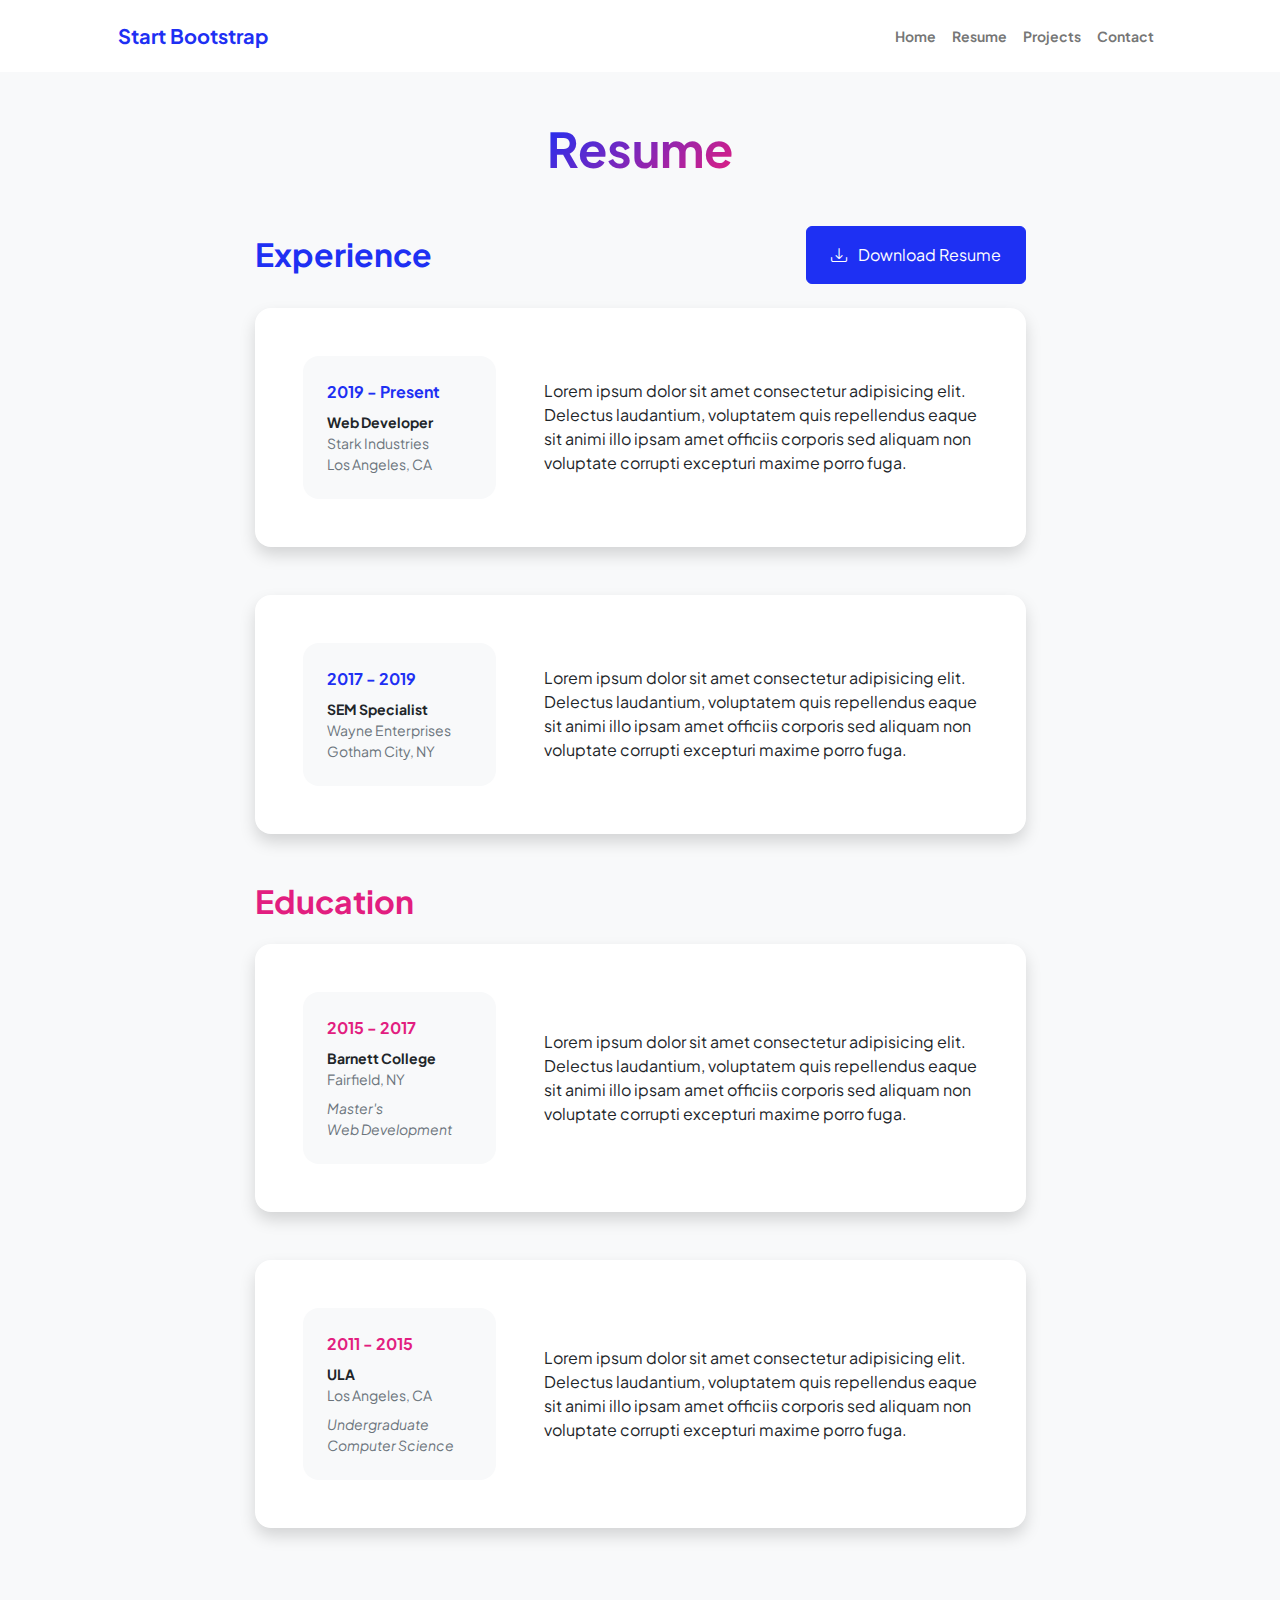
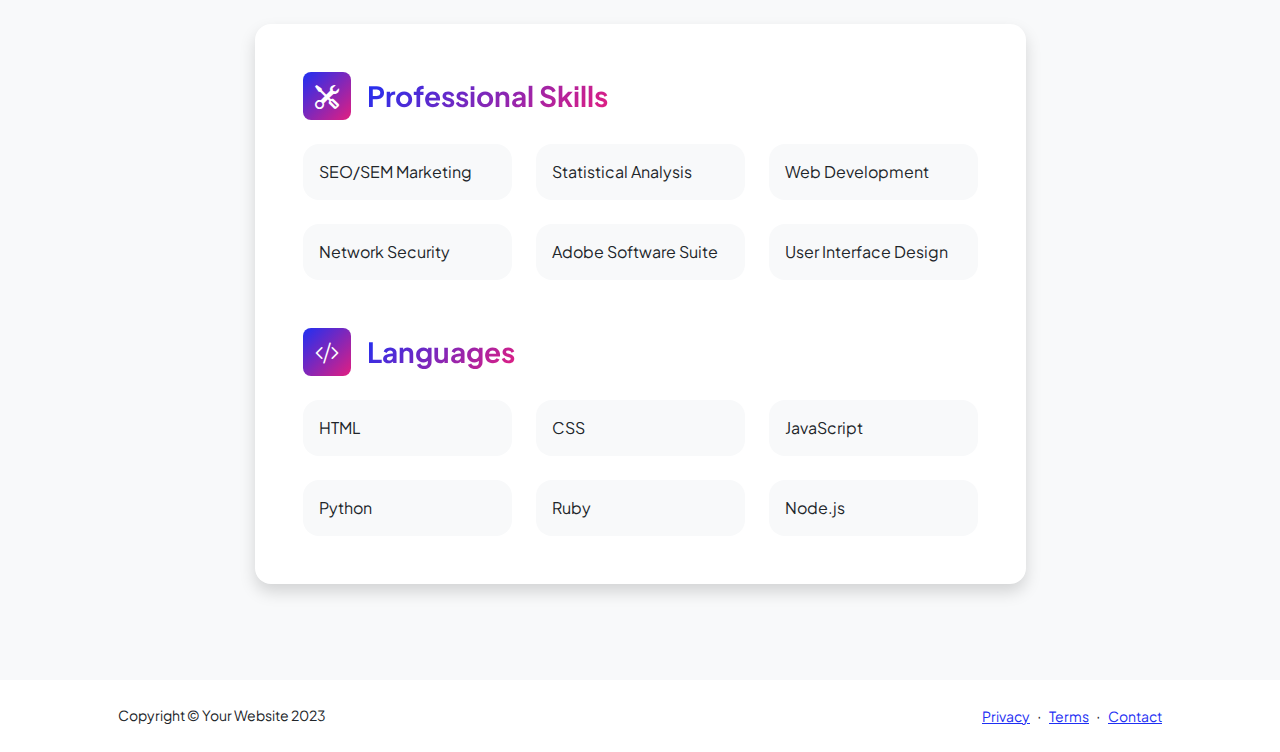
==== aboutme.html @ e6933cc0 "commit" ====
<!DOCTYPE html>
<html lang="en">
    <head>
        <meta charset="utf-8" />
        <meta name="viewport" content="width=device-width, initial-scale=1, shrink-to-fit=no" />
        <meta name="description" content="" />
        <meta name="author" content="" />
        <title>Personal - Start Bootstrap Template</title>
        <!-- Favicon-->
        <link rel="icon" type="image/x-icon" href="assets/favicon.ico" />
        <!-- Custom Google font-->
        <link rel="preconnect" href="https://fonts.googleapis.com" />
        <link rel="preconnect" href="https://fonts.gstatic.com" crossorigin />
        <link href="https://fonts.googleapis.com/css2?family=Plus+Jakarta+Sans:wght@100;200;300;400;500;600;700;800;900&amp;display=swap" rel="stylesheet" />
        <!-- Bootstrap icons-->
        <link href="https://cdn.jsdelivr.net/npm/bootstrap-icons@1.8.1/font/bootstrap-icons.css" rel="stylesheet" />
        <!-- Core theme CSS (includes Bootstrap)-->
        <link href="css/styles.css" rel="stylesheet" />
    </head>
    <body class="d-flex flex-column h-100 bg-light">
        <main class="flex-shrink-0">
            <!-- Navigation-->
            <nav class="navbar navbar-expand-lg navbar-light bg-white py-3">
                <div class="container px-5">
                    <a class="navbar-brand" href="index.html"><span class="fw-bolder text-primary">Start Bootstrap</span></a>
                    <button class="navbar-toggler" type="button" data-bs-toggle="collapse" data-bs-target="#navbarSupportedContent" aria-controls="navbarSupportedContent" aria-expanded="false" aria-label="Toggle navigation"><span class="navbar-toggler-icon"></span></button>
                    <div class="collapse navbar-collapse" id="navbarSupportedContent">
                        <ul class="navbar-nav ms-auto mb-2 mb-lg-0 small fw-bolder">
                            <li class="nav-item"><a class="nav-link" href="index.html">Home</a></li>
                            <li class="nav-item"><a class="nav-link" href="resume.html">Resume</a></li>
                            <li class="nav-item"><a class="nav-link" href="projects.html">Projects</a></li>
                            <li class="nav-item"><a class="nav-link" href="contact.html">Contact</a></li>
                        </ul>
                    </div>
                </div>
            </nav>
            <!-- Page Content-->
            <div class="container px-5 my-5">
                <div class="text-center mb-5">
                    <h1 class="display-5 fw-bolder mb-0"><span class="text-gradient d-inline">Resume</span></h1>
                </div>
                <div class="row gx-5 justify-content-center">
                    <div class="col-lg-11 col-xl-9 col-xxl-8">
                        <!-- Experience Section-->
                        <section>
                            <div class="d-flex align-items-center justify-content-between mb-4">
                                <h2 class="text-primary fw-bolder mb-0">Experience</h2>
                                <!-- Download resume button-->
                                <!-- Note: Set the link href target to a PDF file within your project-->
                                <a class="btn btn-primary px-4 py-3" href="#!">
                                    <div class="d-inline-block bi bi-download me-2"></div>
                                    Download Resume
                                </a>
                            </div>
                            <!-- Experience Card 1-->
                            <div class="card shadow border-0 rounded-4 mb-5">
                                <div class="card-body p-5">
                                    <div class="row align-items-center gx-5">
                                        <div class="col text-center text-lg-start mb-4 mb-lg-0">
                                            <div class="bg-light p-4 rounded-4">
                                                <div class="text-primary fw-bolder mb-2">2019 - Present</div>
                                                <div class="small fw-bolder">Web Developer</div>
                                                <div class="small text-muted">Stark Industries</div>
                                                <div class="small text-muted">Los Angeles, CA</div>
                                            </div>
                                        </div>
                                        <div class="col-lg-8"><div>Lorem ipsum dolor sit amet consectetur adipisicing elit. Delectus laudantium, voluptatem quis repellendus eaque sit animi illo ipsam amet officiis corporis sed aliquam non voluptate corrupti excepturi maxime porro fuga.</div></div>
                                    </div>
                                </div>
                            </div>
                            <!-- Experience Card 2-->
                            <div class="card shadow border-0 rounded-4 mb-5">
                                <div class="card-body p-5">
                                    <div class="row align-items-center gx-5">
                                        <div class="col text-center text-lg-start mb-4 mb-lg-0">
                                            <div class="bg-light p-4 rounded-4">
                                                <div class="text-primary fw-bolder mb-2">2017 - 2019</div>
                                                <div class="small fw-bolder">SEM Specialist</div>
                                                <div class="small text-muted">Wayne Enterprises</div>
                                                <div class="small text-muted">Gotham City, NY</div>
                                            </div>
                                        </div>
                                        <div class="col-lg-8"><div>Lorem ipsum dolor sit amet consectetur adipisicing elit. Delectus laudantium, voluptatem quis repellendus eaque sit animi illo ipsam amet officiis corporis sed aliquam non voluptate corrupti excepturi maxime porro fuga.</div></div>
                                    </div>
                                </div>
                            </div>
                        </section>
                        <!-- Education Section-->
                        <section>
                            <h2 class="text-secondary fw-bolder mb-4">Education</h2>
                            <!-- Education Card 1-->
                            <div class="card shadow border-0 rounded-4 mb-5">
                                <div class="card-body p-5">
                                    <div class="row align-items-center gx-5">
                                        <div class="col text-center text-lg-start mb-4 mb-lg-0">
                                            <div class="bg-light p-4 rounded-4">
                                                <div class="text-secondary fw-bolder mb-2">2015 - 2017</div>
                                                <div class="mb-2">
                                                    <div class="small fw-bolder">Barnett College</div>
                                                    <div class="small text-muted">Fairfield, NY</div>
                                                </div>
                                                <div class="fst-italic">
                                                    <div class="small text-muted">Master's</div>
                                                    <div class="small text-muted">Web Development</div>
                                                </div>
                                            </div>
                                        </div>
                                        <div class="col-lg-8"><div>Lorem ipsum dolor sit amet consectetur adipisicing elit. Delectus laudantium, voluptatem quis repellendus eaque sit animi illo ipsam amet officiis corporis sed aliquam non voluptate corrupti excepturi maxime porro fuga.</div></div>
                                    </div>
                                </div>
                            </div>
                            <!-- Education Card 2-->
                            <div class="card shadow border-0 rounded-4 mb-5">
                                <div class="card-body p-5">
                                    <div class="row align-items-center gx-5">
                                        <div class="col text-center text-lg-start mb-4 mb-lg-0">
                                            <div class="bg-light p-4 rounded-4">
                                                <div class="text-secondary fw-bolder mb-2">2011 - 2015</div>
                                                <div class="mb-2">
                                                    <div class="small fw-bolder">ULA</div>
                                                    <div class="small text-muted">Los Angeles, CA</div>
                                                </div>
                                                <div class="fst-italic">
                                                    <div class="small text-muted">Undergraduate</div>
                                                    <div class="small text-muted">Computer Science</div>
                                                </div>
                                            </div>
                                        </div>
                                        <div class="col-lg-8"><div>Lorem ipsum dolor sit amet consectetur adipisicing elit. Delectus laudantium, voluptatem quis repellendus eaque sit animi illo ipsam amet officiis corporis sed aliquam non voluptate corrupti excepturi maxime porro fuga.</div></div>
                                    </div>
                                </div>
                            </div>
                        </section>
                        <!-- Divider-->
                        <div class="pb-5"></div>
                        <!-- Skills Section-->
                        <section>
                            <!-- Skillset Card-->
                            <div class="card shadow border-0 rounded-4 mb-5">
                                <div class="card-body p-5">
                                    <!-- Professional skills list-->
                                    <div class="mb-5">
                                        <div class="d-flex align-items-center mb-4">
                                            <div class="feature bg-primary bg-gradient-primary-to-secondary text-white rounded-3 me-3"><i class="bi bi-tools"></i></div>
                                            <h3 class="fw-bolder mb-0"><span class="text-gradient d-inline">Professional Skills</span></h3>
                                        </div>
                                        <div class="row row-cols-1 row-cols-md-3 mb-4">
                                            <div class="col mb-4 mb-md-0"><div class="d-flex align-items-center bg-light rounded-4 p-3 h-100">SEO/SEM Marketing</div></div>
                                            <div class="col mb-4 mb-md-0"><div class="d-flex align-items-center bg-light rounded-4 p-3 h-100">Statistical Analysis</div></div>
                                            <div class="col"><div class="d-flex align-items-center bg-light rounded-4 p-3 h-100">Web Development</div></div>
                                        </div>
                                        <div class="row row-cols-1 row-cols-md-3">
                                            <div class="col mb-4 mb-md-0"><div class="d-flex align-items-center bg-light rounded-4 p-3 h-100">Network Security</div></div>
                                            <div class="col mb-4 mb-md-0"><div class="d-flex align-items-center bg-light rounded-4 p-3 h-100">Adobe Software Suite</div></div>
                                            <div class="col"><div class="d-flex align-items-center bg-light rounded-4 p-3 h-100">User Interface Design</div></div>
                                        </div>
                                    </div>
                                    <!-- Languages list-->
                                    <div class="mb-0">
                                        <div class="d-flex align-items-center mb-4">
                                            <div class="feature bg-primary bg-gradient-primary-to-secondary text-white rounded-3 me-3"><i class="bi bi-code-slash"></i></div>
                                            <h3 class="fw-bolder mb-0"><span class="text-gradient d-inline">Languages</span></h3>
                                        </div>
                                        <div class="row row-cols-1 row-cols-md-3 mb-4">
                                            <div class="col mb-4 mb-md-0"><div class="d-flex align-items-center bg-light rounded-4 p-3 h-100">HTML</div></div>
                                            <div class="col mb-4 mb-md-0"><div class="d-flex align-items-center bg-light rounded-4 p-3 h-100">CSS</div></div>
                                            <div class="col"><div class="d-flex align-items-center bg-light rounded-4 p-3 h-100">JavaScript</div></div>
                                        </div>
                                        <div class="row row-cols-1 row-cols-md-3">
                                            <div class="col mb-4 mb-md-0"><div class="d-flex align-items-center bg-light rounded-4 p-3 h-100">Python</div></div>
                                            <div class="col mb-4 mb-md-0"><div class="d-flex align-items-center bg-light rounded-4 p-3 h-100">Ruby</div></div>
                                            <div class="col"><div class="d-flex align-items-center bg-light rounded-4 p-3 h-100">Node.js</div></div>
                                        </div>
                                    </div>
                                </div>
                            </div>
                        </section>
                    </div>
                </div>
            </div>
        </main>
        <!-- Footer-->
        <footer class="bg-white py-4 mt-auto">
            <div class="container px-5">
                <div class="row align-items-center justify-content-between flex-column flex-sm-row">
                    <div class="col-auto"><div class="small m-0">Copyright &copy; Your Website 2023</div></div>
                    <div class="col-auto">
                        <a class="small" href="#!">Privacy</a>
                        <span class="mx-1">&middot;</span>
                        <a class="small" href="#!">Terms</a>
                        <span class="mx-1">&middot;</span>
                        <a class="small" href="#!">Contact</a>
                    </div>
                </div>
            </div>
        </footer>
        <!-- Bootstrap core JS-->
        <script src="https://cdn.jsdelivr.net/npm/bootstrap@5.2.3/dist/js/bootstrap.bundle.min.js"></script>
        <!-- Core theme JS-->
        <script src="js/scripts.js"></script>
    </body>
</html>
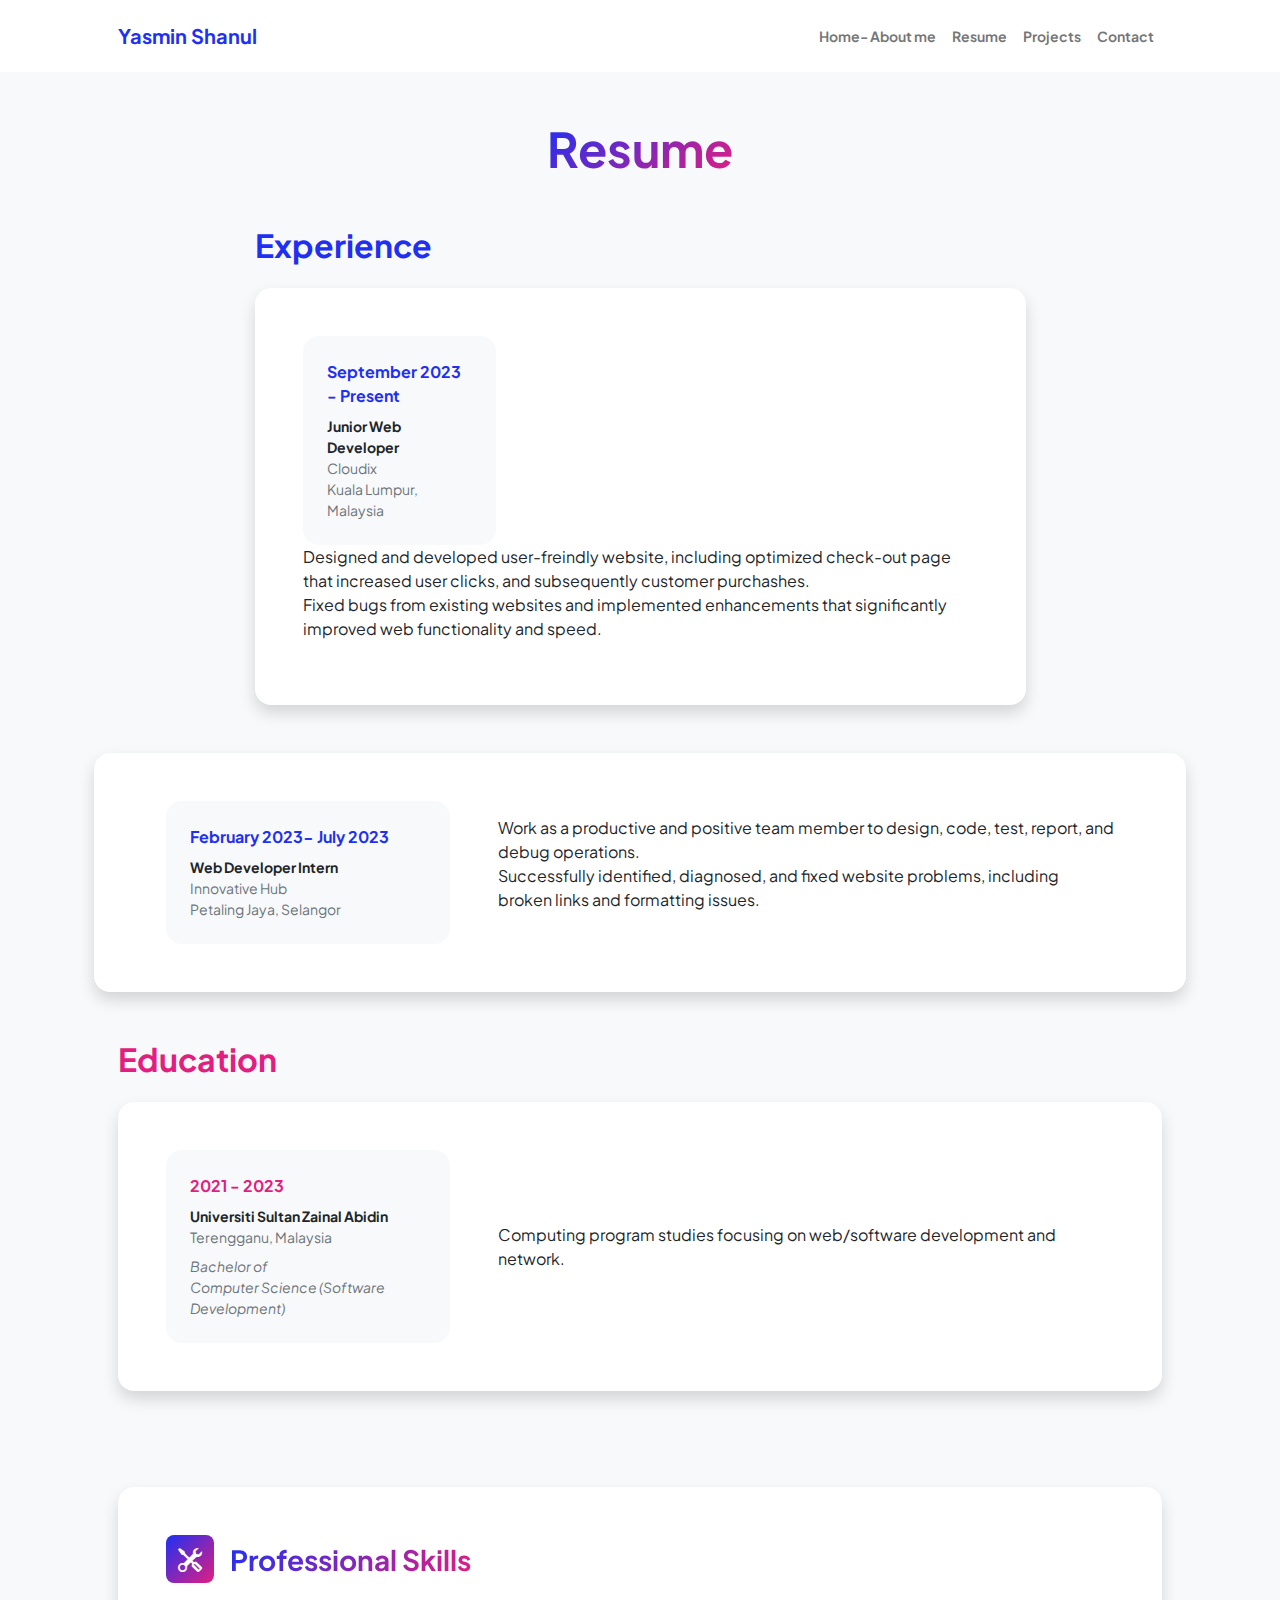
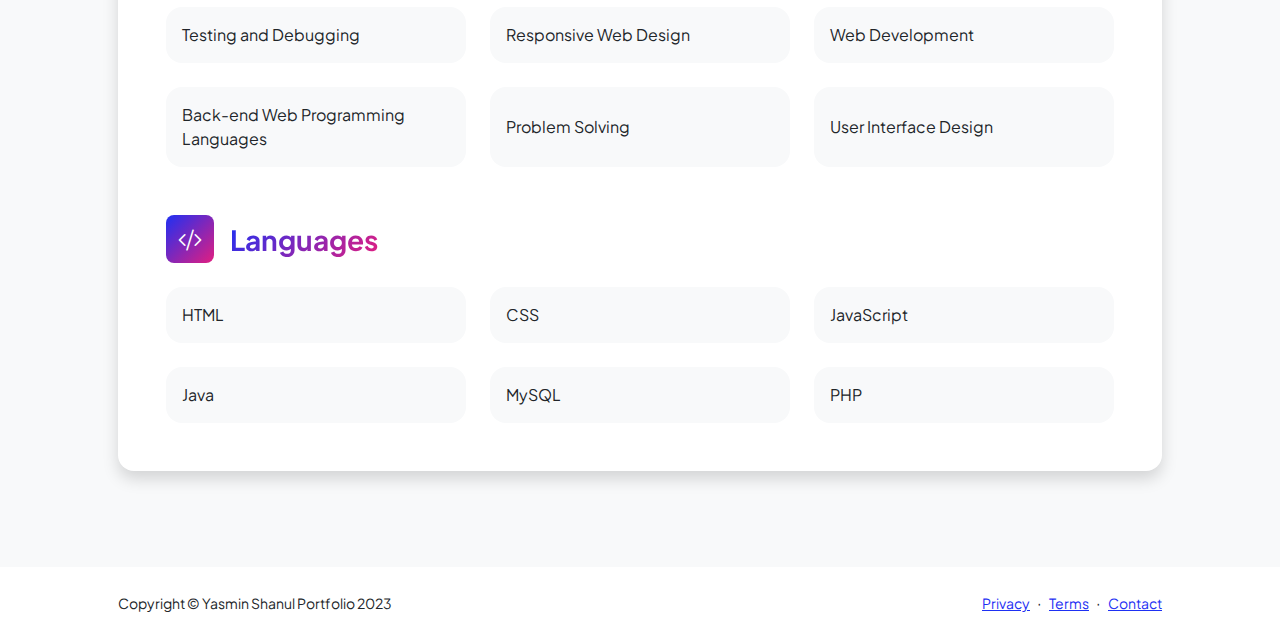
==== commit 0f3afc9d: "Update aboutme.html" ====
--- a/aboutme.html
+++ b/aboutme.html
@@ -5,7 +5,7 @@
         <meta name="viewport" content="width=device-width, initial-scale=1, shrink-to-fit=no" />
         <meta name="description" content="" />
         <meta name="author" content="" />
-        <title>Personal - Start Bootstrap Template</title>
+        <title>Yasmin-Personal Portfolio Website</title>
         <!-- Favicon-->
         <link rel="icon" type="image/x-icon" href="assets/favicon.ico" />
         <!-- Custom Google font-->
@@ -22,12 +22,12 @@
             <!-- Navigation-->
             <nav class="navbar navbar-expand-lg navbar-light bg-white py-3">
                 <div class="container px-5">
-                    <a class="navbar-brand" href="index.html"><span class="fw-bolder text-primary">Start Bootstrap</span></a>
+                    <a class="navbar-brand" href="index.html"><span class="fw-bolder text-primary">Yasmin Shanul</span></a>
                     <button class="navbar-toggler" type="button" data-bs-toggle="collapse" data-bs-target="#navbarSupportedContent" aria-controls="navbarSupportedContent" aria-expanded="false" aria-label="Toggle navigation"><span class="navbar-toggler-icon"></span></button>
                     <div class="collapse navbar-collapse" id="navbarSupportedContent">
                         <ul class="navbar-nav ms-auto mb-2 mb-lg-0 small fw-bolder">
-                            <li class="nav-item"><a class="nav-link" href="index.html">Home</a></li>
-                            <li class="nav-item"><a class="nav-link" href="resume.html">Resume</a></li>
+                            <li class="nav-item"><a class="nav-link" href="index.html">Home- About me</a></li>
+                            <li class="nav-item"><a class="nav-link" href="aboutme.html">Resume</a></li>
                             <li class="nav-item"><a class="nav-link" href="projects.html">Projects</a></li>
                             <li class="nav-item"><a class="nav-link" href="contact.html">Contact</a></li>
                         </ul>
@@ -47,10 +47,7 @@
                                 <h2 class="text-primary fw-bolder mb-0">Experience</h2>
                                 <!-- Download resume button-->
                                 <!-- Note: Set the link href target to a PDF file within your project-->
-                                <a class="btn btn-primary px-4 py-3" href="#!">
-                                    <div class="d-inline-block bi bi-download me-2"></div>
-                                    Download Resume
-                                </a>
+                                
                             </div>
                             <!-- Experience Card 1-->
                             <div class="card shadow border-0 rounded-4 mb-5">
@@ -58,13 +55,16 @@
                                     <div class="row align-items-center gx-5">
                                         <div class="col text-center text-lg-start mb-4 mb-lg-0">
                                             <div class="bg-light p-4 rounded-4">
-                                                <div class="text-primary fw-bolder mb-2">2019 - Present</div>
-                                                <div class="small fw-bolder">Web Developer</div>
-                                                <div class="small text-muted">Stark Industries</div>
-                                                <div class="small text-muted">Los Angeles, CA</div>
+                                                <div class="text-primary fw-bolder mb-2">September 2023 - Present</div>
+                                                <div class="small fw-bolder">Junior Web Developer</div>
+                                                <div class="small text-muted">Cloudix</div>
+                                                <div class="small text-muted">Kuala Lumpur, Malaysia</div>
                                             </div>
                                         </div>
-                                        <div class="col-lg-8"><div>Lorem ipsum dolor sit amet consectetur adipisicing elit. Delectus laudantium, voluptatem quis repellendus eaque sit animi illo ipsam amet officiis corporis sed aliquam non voluptate corrupti excepturi maxime porro fuga.</div></div>
+                                        <div class="col-lg-8" ></div>
+                                         <div>Designed and developed user-freindly website, including optimized check-out page that increased user clicks, and subsequently customer purchashes.
+                                            <p>Fixed bugs from existing websites and implemented enhancements that significantly improved web functionality and speed.</p>
+                                        </div></div>
                                     </div>
                                 </div>
                             </div>
@@ -74,13 +74,15 @@
                                     <div class="row align-items-center gx-5">
                                         <div class="col text-center text-lg-start mb-4 mb-lg-0">
                                             <div class="bg-light p-4 rounded-4">
-                                                <div class="text-primary fw-bolder mb-2">2017 - 2019</div>
-                                                <div class="small fw-bolder">SEM Specialist</div>
-                                                <div class="small text-muted">Wayne Enterprises</div>
-                                                <div class="small text-muted">Gotham City, NY</div>
+                                                <div class="text-primary fw-bolder mb-2">February 2023- July 2023</div>
+                                                <div class="small fw-bolder">Web Developer Intern</div>
+                                                <div class="small text-muted">Innovative Hub</div>
+                                                <div class="small text-muted">Petaling Jaya, Selangor</div>
                                             </div>
                                         </div>
-                                        <div class="col-lg-8"><div>Lorem ipsum dolor sit amet consectetur adipisicing elit. Delectus laudantium, voluptatem quis repellendus eaque sit animi illo ipsam amet officiis corporis sed aliquam non voluptate corrupti excepturi maxime porro fuga.</div></div>
+                                        <div class="col-lg-8"><div>Work as a productive and positive team member to design, code, test, report, and debug operations.
+                                            <p> Successfully identified, diagnosed, and fixed website problems, including broken links and formatting issues.</p>
+                                        </div></div>
                                     </div>
                                 </div>
                             </div>
@@ -94,43 +96,23 @@
                                     <div class="row align-items-center gx-5">
                                         <div class="col text-center text-lg-start mb-4 mb-lg-0">
                                             <div class="bg-light p-4 rounded-4">
-                                                <div class="text-secondary fw-bolder mb-2">2015 - 2017</div>
+                                                <div class="text-secondary fw-bolder mb-2">2021 - 2023</div>
                                                 <div class="mb-2">
-                                                    <div class="small fw-bolder">Barnett College</div>
-                                                    <div class="small text-muted">Fairfield, NY</div>
+                                                    <div class="small fw-bolder">Universiti Sultan Zainal Abidin</div>
+                                                    <div class="small text-muted">Terengganu, Malaysia</div>
                                                 </div>
                                                 <div class="fst-italic">
-                                                    <div class="small text-muted">Master's</div>
-                                                    <div class="small text-muted">Web Development</div>
+                                                    <div class="small text-muted">Bachelor of</div>
+                                                    <div class="small text-muted">Computer Science (Software Development)</div>
                                                 </div>
                                             </div>
                                         </div>
-                                        <div class="col-lg-8"><div>Lorem ipsum dolor sit amet consectetur adipisicing elit. Delectus laudantium, voluptatem quis repellendus eaque sit animi illo ipsam amet officiis corporis sed aliquam non voluptate corrupti excepturi maxime porro fuga.</div></div>
+                                        <div class="col-lg-8"><div>Computing program studies focusing on web/software development and network.</div></div>
                                     </div>
                                 </div>
                             </div>
-                            <!-- Education Card 2-->
-                            <div class="card shadow border-0 rounded-4 mb-5">
-                                <div class="card-body p-5">
-                                    <div class="row align-items-center gx-5">
-                                        <div class="col text-center text-lg-start mb-4 mb-lg-0">
-                                            <div class="bg-light p-4 rounded-4">
-                                                <div class="text-secondary fw-bolder mb-2">2011 - 2015</div>
-                                                <div class="mb-2">
-                                                    <div class="small fw-bolder">ULA</div>
-                                                    <div class="small text-muted">Los Angeles, CA</div>
-                                                </div>
-                                                <div class="fst-italic">
-                                                    <div class="small text-muted">Undergraduate</div>
-                                                    <div class="small text-muted">Computer Science</div>
-                                                </div>
-                                            </div>
-                                        </div>
-                                        <div class="col-lg-8"><div>Lorem ipsum dolor sit amet consectetur adipisicing elit. Delectus laudantium, voluptatem quis repellendus eaque sit animi illo ipsam amet officiis corporis sed aliquam non voluptate corrupti excepturi maxime porro fuga.</div></div>
-                                    </div>
-                                </div>
-                            </div>
-                        </section>
+                            </section>
+                           
                         <!-- Divider-->
                         <div class="pb-5"></div>
                         <!-- Skills Section-->
@@ -145,16 +127,17 @@
                                             <h3 class="fw-bolder mb-0"><span class="text-gradient d-inline">Professional Skills</span></h3>
                                         </div>
                                         <div class="row row-cols-1 row-cols-md-3 mb-4">
-                                            <div class="col mb-4 mb-md-0"><div class="d-flex align-items-center bg-light rounded-4 p-3 h-100">SEO/SEM Marketing</div></div>
-                                            <div class="col mb-4 mb-md-0"><div class="d-flex align-items-center bg-light rounded-4 p-3 h-100">Statistical Analysis</div></div>
+                                            <div class="col mb-4 mb-md-0"><div class="d-flex align-items-center bg-light rounded-4 p-3 h-100">Testing and Debugging</div></div>
+                                            <div class="col mb-4 mb-md-0"><div class="d-flex align-items-center bg-light rounded-4 p-3 h-100">Responsive Web Design</div></div>
                                             <div class="col"><div class="d-flex align-items-center bg-light rounded-4 p-3 h-100">Web Development</div></div>
                                         </div>
                                         <div class="row row-cols-1 row-cols-md-3">
-                                            <div class="col mb-4 mb-md-0"><div class="d-flex align-items-center bg-light rounded-4 p-3 h-100">Network Security</div></div>
-                                            <div class="col mb-4 mb-md-0"><div class="d-flex align-items-center bg-light rounded-4 p-3 h-100">Adobe Software Suite</div></div>
+                                            <div class="col mb-4 mb-md-0"><div class="d-flex align-items-center bg-light rounded-4 p-3 h-100">Back-end Web Programming Languages</div></div>
+                                            <div class="col mb-4 mb-md-0"><div class="d-flex align-items-center bg-light rounded-4 p-3 h-100">Problem Solving</div></div>
                                             <div class="col"><div class="d-flex align-items-center bg-light rounded-4 p-3 h-100">User Interface Design</div></div>
                                         </div>
                                     </div>
+                                
                                     <!-- Languages list-->
                                     <div class="mb-0">
                                         <div class="d-flex align-items-center mb-4">
@@ -167,9 +150,9 @@
                                             <div class="col"><div class="d-flex align-items-center bg-light rounded-4 p-3 h-100">JavaScript</div></div>
                                         </div>
                                         <div class="row row-cols-1 row-cols-md-3">
-                                            <div class="col mb-4 mb-md-0"><div class="d-flex align-items-center bg-light rounded-4 p-3 h-100">Python</div></div>
-                                            <div class="col mb-4 mb-md-0"><div class="d-flex align-items-center bg-light rounded-4 p-3 h-100">Ruby</div></div>
-                                            <div class="col"><div class="d-flex align-items-center bg-light rounded-4 p-3 h-100">Node.js</div></div>
+                                            <div class="col mb-4 mb-md-0"><div class="d-flex align-items-center bg-light rounded-4 p-3 h-100">Java</div></div>
+                                            <div class="col mb-4 mb-md-0"><div class="d-flex align-items-center bg-light rounded-4 p-3 h-100">MySQL</div></div>
+                                            <div class="col"><div class="d-flex align-items-center bg-light rounded-4 p-3 h-100">PHP</div></div>
                                         </div>
                                     </div>
                                 </div>
@@ -183,13 +166,13 @@
         <footer class="bg-white py-4 mt-auto">
             <div class="container px-5">
                 <div class="row align-items-center justify-content-between flex-column flex-sm-row">
-                    <div class="col-auto"><div class="small m-0">Copyright &copy; Your Website 2023</div></div>
+                    <div class="col-auto"><div class="small m-0">Copyright &copy; Yasmin Shanul Portfolio 2023</div></div>
                     <div class="col-auto">
                         <a class="small" href="#!">Privacy</a>
                         <span class="mx-1">&middot;</span>
                         <a class="small" href="#!">Terms</a>
                         <span class="mx-1">&middot;</span>
-                        <a class="small" href="#!">Contact</a>
+                        <a class="small" href="https://instagram.com/yasminshnl?igshid=OGQ5ZDc2ODk2ZA%3D%3D&utm_source=qr">Contact</a>
                     </div>
                 </div>
             </div>
